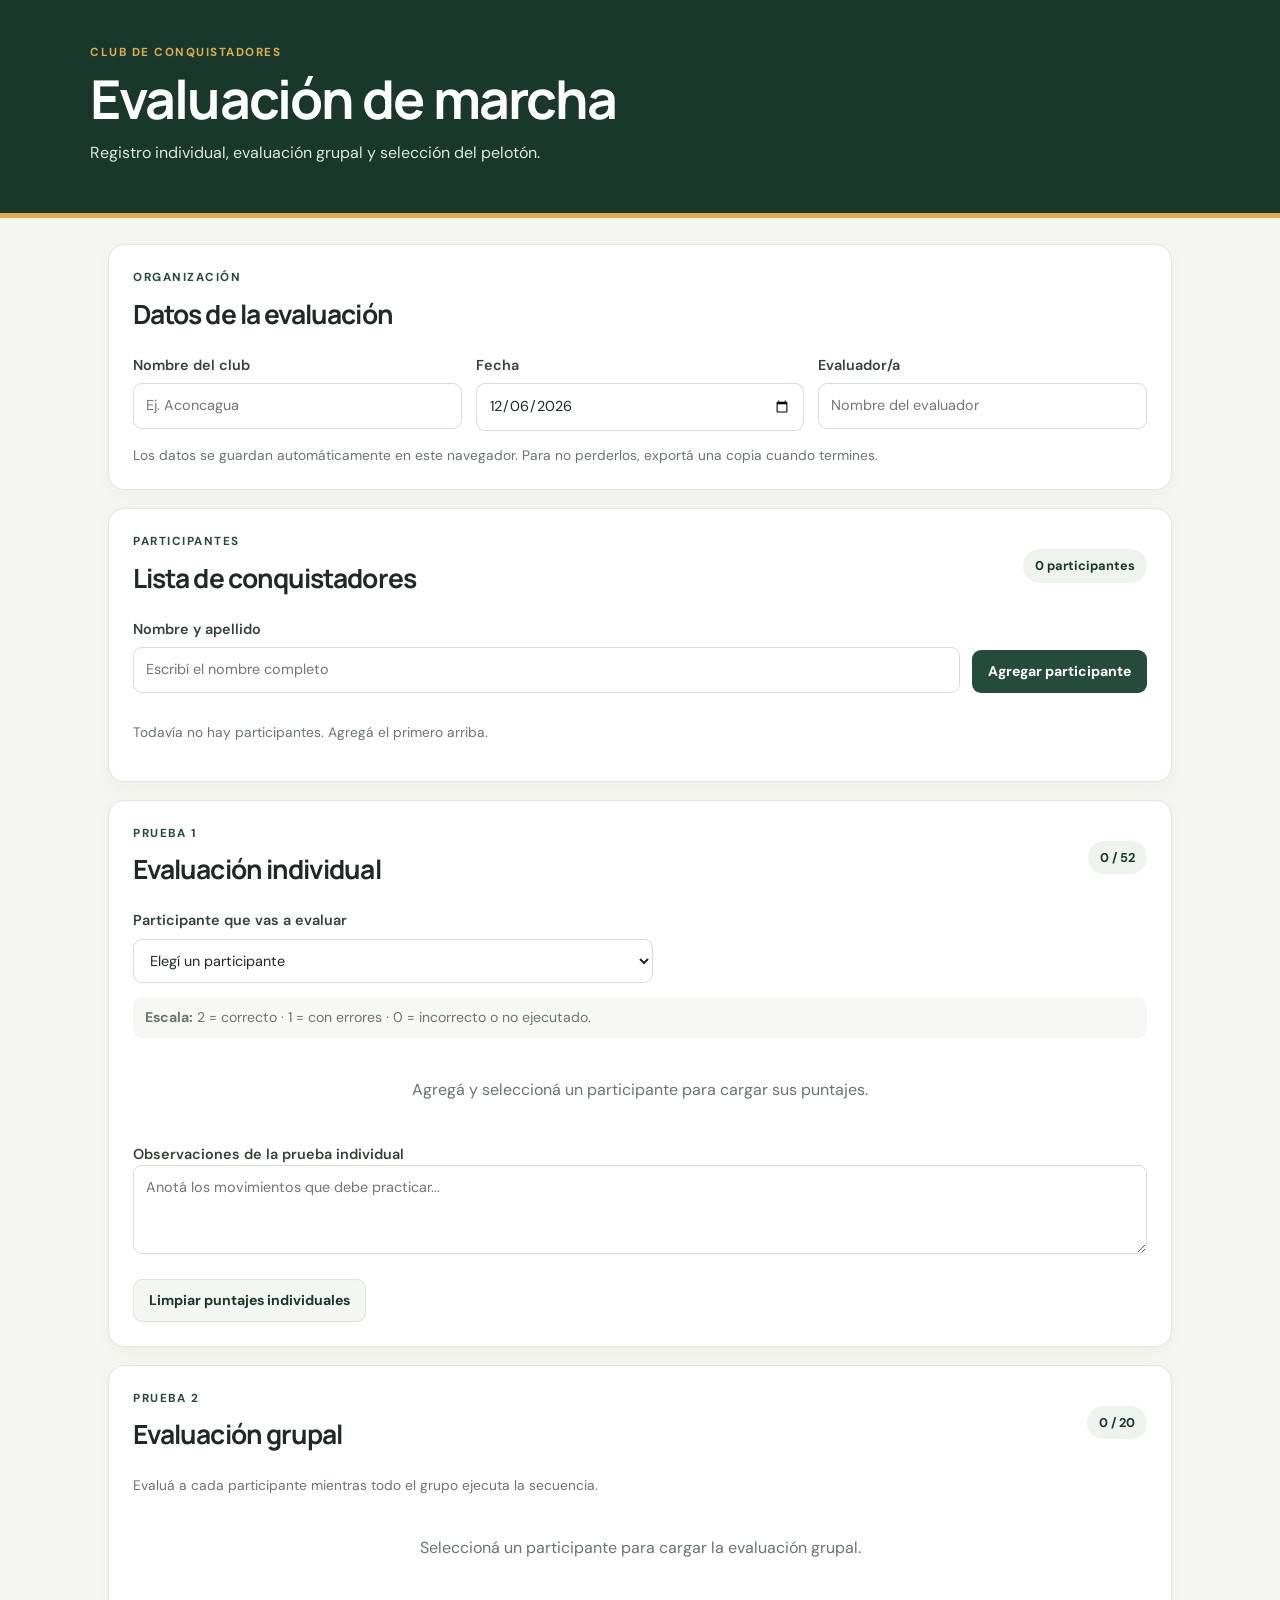
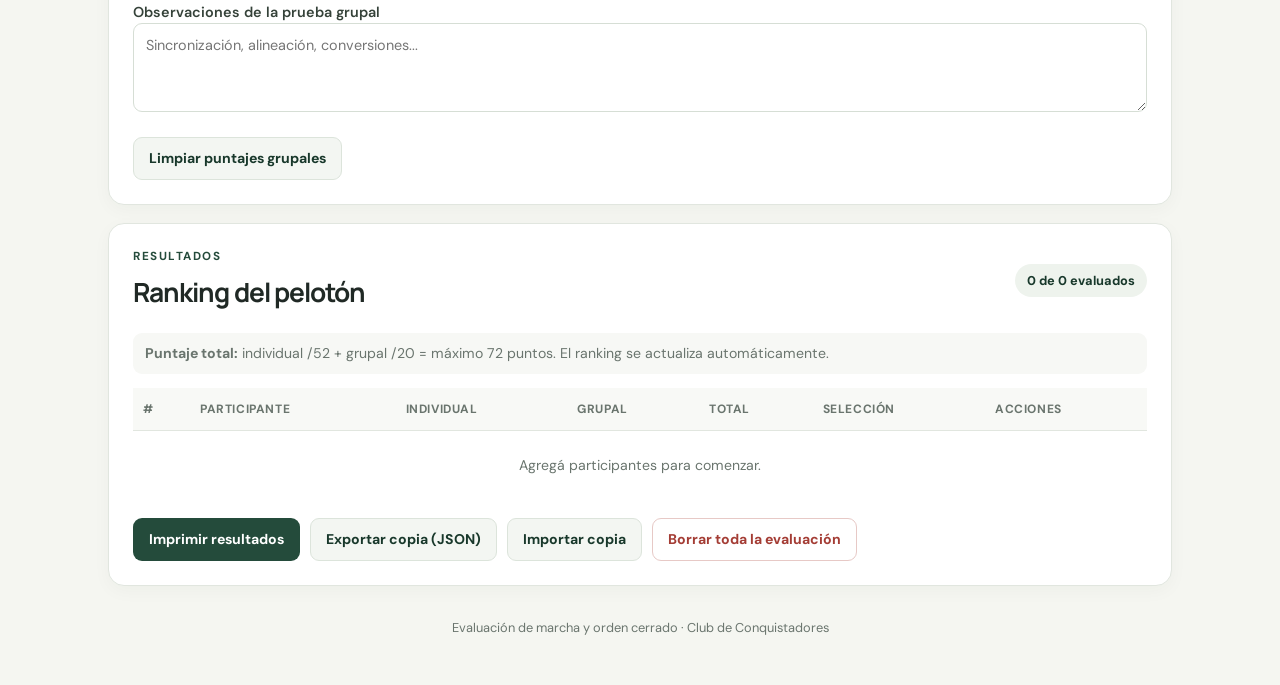
==== index.html @ 5a055746 "Primer commit" ====
<!DOCTYPE html>
<html lang="es">
<head>
  <meta charset="UTF-8">
  <meta name="viewport" content="width=device-width, initial-scale=1.0">
  <title>Evaluación de Marcha | Conquistadores</title>
  <link rel="stylesheet" href="styles.css">
</head>
<body>
  <header class="hero">
    <div class="hero-inner">
      <p class="eyebrow">CLUB DE CONQUISTADORES</p>
      <h1>Evaluación de marcha</h1>
      <p class="hero-text">Registro individual, evaluación grupal y selección del pelotón.</p>
    </div>
  </header>

  <main class="container">
    <section class="panel">
      <div class="section-heading">
        <div>
          <p class="eyebrow">ORGANIZACIÓN</p>
          <h2>Datos de la evaluación</h2>
        </div>
      </div>
      <div class="form-grid">
        <label>Nombre del club<input id="clubName" placeholder="Ej. Aconcagua"></label>
        <label>Fecha<input id="eventDate" type="date"></label>
        <label>Evaluador/a<input id="evaluator" placeholder="Nombre del evaluador"></label>
      </div>
      <p class="small-note">Los datos se guardan automáticamente en este navegador. Para no perderlos, exportá una copia cuando termines.</p>
    </section>

    <section class="panel">
      <div class="section-heading">
        <div>
          <p class="eyebrow">PARTICIPANTES</p>
          <h2>Lista de conquistadores</h2>
        </div>
        <span class="counter" id="participantCount">0 participantes</span>
      </div>
      <form id="addForm" class="add-form">
        <label class="grow">Nombre y apellido<input id="participantName" required placeholder="Escribí el nombre completo"></label>
        <button class="btn primary" type="submit">Agregar participante</button>
      </form>
      <div id="participantList" class="participant-list"></div>
    </section>

    <section class="panel" id="evaluationPanel">
      <div class="section-heading">
        <div>
          <p class="eyebrow">PRUEBA 1</p>
          <h2>Evaluación individual</h2>
        </div>
        <span class="score-pill" id="individualTotal">0 / 52</span>
      </div>
      <label class="select-label">Participante que vas a evaluar
        <select id="participantSelect"><option value="">Primero agregá un participante</option></select>
      </label>
      <p class="legend"><b>Escala:</b> 2 = correcto · 1 = con errores · 0 = incorrecto o no ejecutado.</p>
      <div id="individualSections"></div>
      <label class="notes-label">Observaciones de la prueba individual<textarea id="individualNotes" rows="3" placeholder="Anotá los movimientos que debe practicar..."></textarea></label>
      <div class="action-row">
        <button class="btn secondary" id="clearIndividual" type="button">Limpiar puntajes individuales</button>
      </div>
    </section>

    <section class="panel">
      <div class="section-heading">
        <div>
          <p class="eyebrow">PRUEBA 2</p>
          <h2>Evaluación grupal</h2>
        </div>
        <span class="score-pill" id="groupTotal">0 / 20</span>
      </div>
      <p class="muted">Evaluá a cada participante mientras todo el grupo ejecuta la secuencia.</p>
      <div id="groupCriteria"></div>
      <label class="notes-label">Observaciones de la prueba grupal<textarea id="groupNotes" rows="3" placeholder="Sincronización, alineación, conversiones..."></textarea></label>
      <div class="action-row">
        <button class="btn secondary" id="clearGroup" type="button">Limpiar puntajes grupales</button>
      </div>
    </section>

    <section class="panel">
      <div class="section-heading">
        <div>
          <p class="eyebrow">RESULTADOS</p>
          <h2>Ranking del pelotón</h2>
        </div>
        <span class="counter" id="rankSummary">0 evaluados</span>
      </div>
      <p class="legend"><b>Puntaje total:</b> individual /52 + grupal /20 = máximo 72 puntos. El ranking se actualiza automáticamente.</p>
      <div class="table-wrap">
        <table>
          <thead><tr><th>#</th><th>Participante</th><th>Individual</th><th>Grupal</th><th>Total</th><th>Selección</th><th>Acciones</th></tr></thead>
          <tbody id="rankingBody"><tr><td colspan="7" class="empty">Agregá participantes para comenzar.</td></tr></tbody>
        </table>
      </div>
      <div class="action-row wrap">
        <button class="btn primary" id="printBtn" type="button">Imprimir resultados</button>
        <button class="btn secondary" id="exportBtn" type="button">Exportar copia (JSON)</button>
        <label class="btn secondary file-label">Importar copia<input id="importFile" type="file" accept=".json,application/json" hidden></label>
        <button class="btn danger-outline" id="resetAll" type="button">Borrar toda la evaluación</button>
      </div>
    </section>

    <footer>Evaluación de marcha y orden cerrado · Club de Conquistadores</footer>
  </main>
  <script src="script.js"></script>
</body>
</html>
---- styles.css ----
@import url('https://fonts.googleapis.com/css2?family=DM+Sans:wght@400;500;600;700&family=Manrope:wght@400;500;600;700;800&display=swap');

:root {
  --ink: #202925;
  --muted: #6a756e;
  --green: #244b3b;
  --green-dark: #18382b;
  --gold: #e0ad49;
  --paper: #f5f6f1;
  --line: #e1e6df;
  --white: #ffffff;
  --soft: #eef3ed;
  --red: #a43d35;
}
* { box-sizing: border-box; }
body { margin: 0; background: var(--paper); color: var(--ink); font-family: 'DM Sans', Arial, sans-serif; line-height: 1.5; }
.hero { background: var(--green-dark); color: white; padding: 44px 22px 48px; border-bottom: 5px solid var(--gold); }
.hero-inner, .container { max-width: 1100px; margin: 0 auto; }
.eyebrow { margin: 0 0 8px; color: var(--gold); font-size: .73rem; font-weight: 700; letter-spacing: .13em; }
h1, h2, h3 { font-family: 'Manrope', sans-serif; margin: 0; letter-spacing: -.035em; }
h1 { font-size: clamp(2rem, 5vw, 3.35rem); line-height: 1.08; }
.hero-text { color: #dce7df; margin: 14px 0 0; max-width: 620px; }
.container { padding: 26px 18px 48px; }
.panel { background: var(--white); border: 1px solid var(--line); border-radius: 16px; padding: 24px; margin-bottom: 18px; box-shadow: 0 5px 18px rgba(25, 52, 39, .035); }
.section-heading { display: flex; align-items: center; justify-content: space-between; gap: 16px; margin-bottom: 20px; }
.section-heading h2 { font-size: clamp(1.25rem, 3vw, 1.65rem); }
.section-heading .eyebrow { color: var(--green); }
.form-grid { display: grid; grid-template-columns: repeat(3, 1fr); gap: 14px; }
label { display: flex; flex-direction: column; gap: 7px; color: #354239; font-size: .9rem; font-weight: 600; }
input, select, textarea { width: 100%; border: 1px solid #d6ded5; background: #fff; color: var(--ink); border-radius: 9px; padding: 11px 12px; font: inherit; font-weight: 400; outline: none; }
input:focus, select:focus, textarea:focus { border-color: var(--green); box-shadow: 0 0 0 3px rgba(36,75,59,.1); }
.small-note, .muted { color: var(--muted); font-size: .86rem; }
.small-note { margin: 14px 0 0; }
.add-form { display: flex; align-items: end; gap: 12px; }
.grow { flex: 1; }
.btn { display: inline-flex; justify-content: center; align-items: center; gap: 8px; min-height: 42px; padding: 10px 15px; border: 1px solid transparent; border-radius: 9px; cursor: pointer; font: inherit; font-size: .88rem; font-weight: 700; text-decoration: none; transition: .15s ease; white-space: nowrap; }
.btn:hover { transform: translateY(-1px); }
.primary { color: white; background: var(--green); }
.primary:hover { background: var(--green-dark); }
.secondary { background: #f3f6f2; color: var(--green-dark); border-color: #dce4db; }
.danger-outline { background: white; color: var(--red); border-color: #e7c9c6; }
.counter, .score-pill { background: var(--soft); color: var(--green-dark); border-radius: 999px; padding: 7px 12px; font-size: .8rem; font-weight: 700; white-space: nowrap; }
.participant-list { display: flex; flex-wrap: wrap; gap: 8px; margin-top: 16px; }
.person-chip { display: flex; align-items: center; gap: 8px; background: #f6f8f5; border: 1px solid var(--line); padding: 7px 9px 7px 12px; border-radius: 9px; font-size: .84rem; }
.person-chip button { border: 0; background: transparent; color: var(--red); cursor: pointer; font-size: 1.1rem; line-height: 1; }
.select-label { max-width: 520px; margin-bottom: 14px; }
.legend { font-size: .88rem; color: var(--muted); background: #f7f8f5; border-radius: 9px; padding: 10px 12px; }
.eval-section { margin-top: 22px; }
.eval-section h3 { font-size: 1rem; margin-bottom: 10px; }
.eval-list { border: 1px solid var(--line); border-radius: 11px; overflow: hidden; }
.eval-item { display: grid; grid-template-columns: minmax(0, 1fr) 170px; align-items: center; gap: 12px; padding: 12px 14px; border-bottom: 1px solid var(--line); }
.eval-item:last-child { border-bottom: 0; }
.move-name { font-size: .9rem; }
.move-number { color: var(--muted); font-size: .76rem; display: inline-block; min-width: 25px; }
.score-options { display: flex; justify-content: flex-end; gap: 5px; }
.score-option { width: 42px; height: 36px; padding: 0; border: 1px solid #d8e0d6; background: white; color: #455248; border-radius: 8px; cursor: pointer; font-weight: 700; }
.score-option.active { background: var(--green); border-color: var(--green); color: white; }
.score-option:focus-visible, .btn:focus-visible { outline: 3px solid #e0ad49; outline-offset: 2px; }
.group-row { display: grid; grid-template-columns: minmax(0,1fr) 190px; align-items: center; gap: 12px; padding: 14px 0; border-bottom: 1px solid var(--line); }
.group-row:last-child { border-bottom: 0; }
.group-row p { margin: 0; font-weight: 600; }
.group-row small { color: var(--muted); }
.notes-label { display: block; margin-top: 18px; }
.action-row { display: flex; align-items: center; gap: 10px; margin-top: 18px; }
.action-row.wrap { flex-wrap: wrap; }
.table-wrap { overflow-x: auto; }
table { width: 100%; border-collapse: collapse; font-size: .88rem; }
th, td { text-align: left; padding: 12px 10px; border-bottom: 1px solid var(--line); }
th { color: var(--muted); font-size: .75rem; text-transform: uppercase; letter-spacing: .05em; background: #f8f9f6; }
tbody tr:last-child td { border-bottom: 0; }
.total-cell { font-weight: 800; color: var(--green-dark); }
.rank-number { display: inline-flex; align-items: center; justify-content: center; width: 27px; height: 27px; border-radius: 50%; background: var(--soft); font-weight: 700; }
.status-select { min-width: 140px; padding: 7px 8px; font-size: .82rem; }
.table-action { border: 0; background: transparent; color: var(--green); cursor: pointer; font-weight: 700; }
.empty { text-align: center; color: var(--muted); padding: 24px; }
.file-label { cursor: pointer; }
footer { text-align: center; color: var(--muted); padding: 14px 0 0; font-size: .8rem; }
@media (max-width: 700px) {
  .hero { padding: 34px 20px 38px; }
  .container { padding: 16px 10px 32px; }
  .panel { padding: 17px; border-radius: 13px; }
  .form-grid { grid-template-columns: 1fr; }
  .add-form { align-items: stretch; flex-direction: column; }
  .add-form .btn { width: 100%; }
  .section-heading { align-items: flex-start; }
  .eval-item { grid-template-columns: minmax(0, 1fr); gap: 9px; }
  .score-options { justify-content: flex-start; }
  .group-row { grid-template-columns: 1fr; gap: 8px; }
  .group-row .score-options { justify-content: flex-start; }
  .action-row .btn, .file-label { flex: 1 1 100%; }
}
@media print {
  body { background: white; }
  .hero { padding: 20px; color: black; background: white; border-bottom: 2px solid #333; }
  .hero .eyebrow, .hero-text { color: #333; }
  .container { max-width: none; padding: 12px; }
  .panel { box-shadow: none; break-inside: avoid; padding: 14px; margin-bottom: 10px; }
  .btn, .add-form, .participant-list, .select-label, #individualSections, #groupCriteria, .notes-label, .small-note, .muted, footer { display: none !important; }
  #evaluationPanel { display: none; }
  table { font-size: 10pt; }
  th, td { padding: 7px; }
  .action-row { display: none; }
}
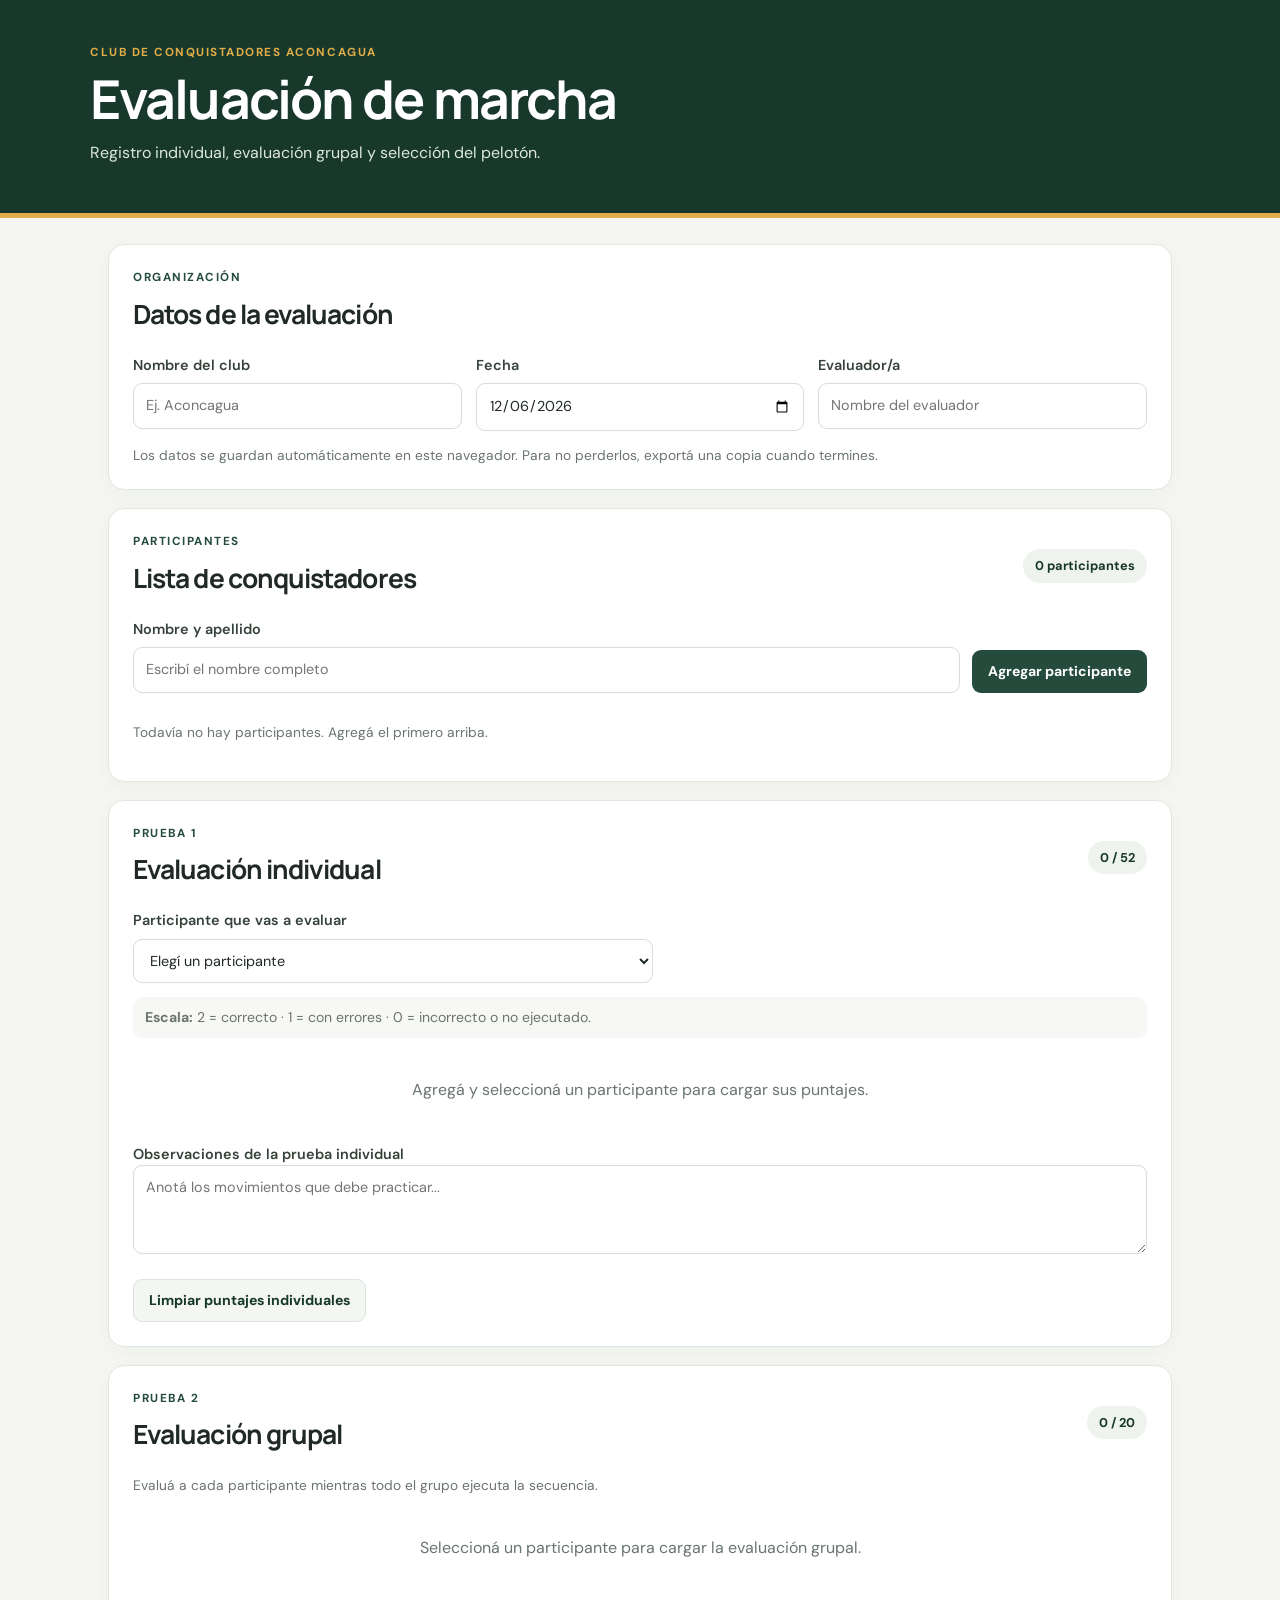
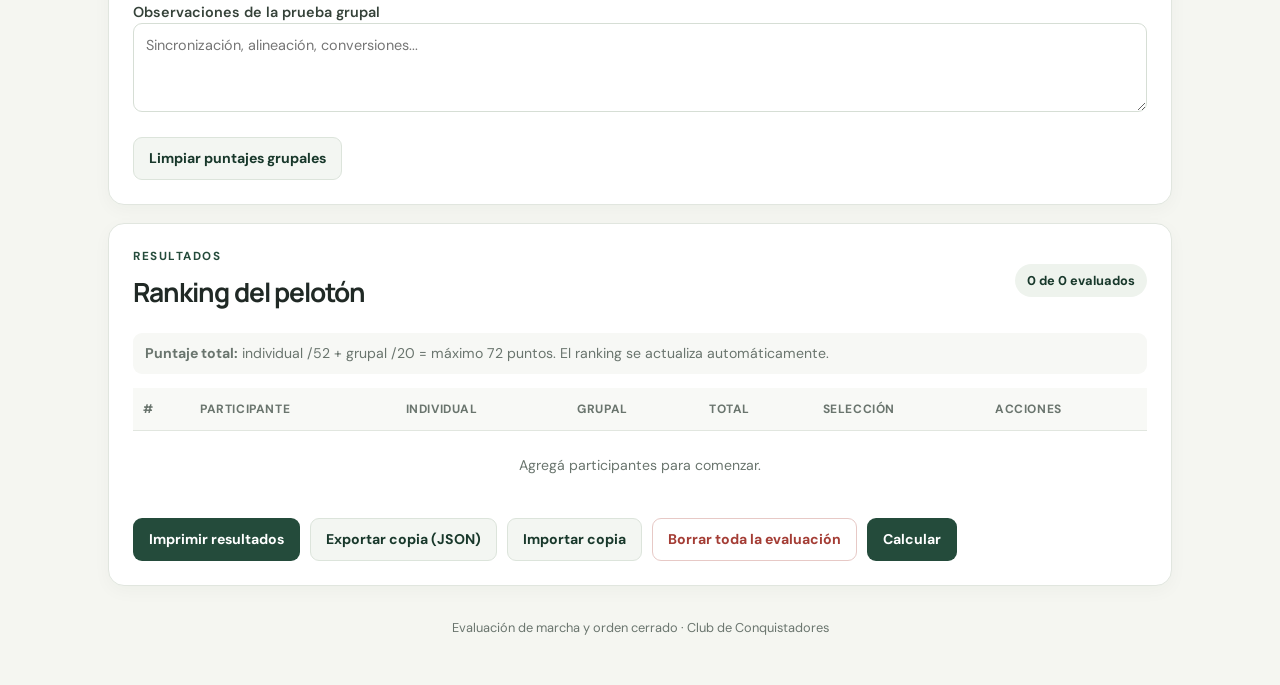
==== commit bfa0431f: "commit calculadora" ====
--- a/index.html
+++ b/index.html
@@ -9,7 +9,7 @@
 <body>
   <header class="hero">
     <div class="hero-inner">
-      <p class="eyebrow">CLUB DE CONQUISTADORES</p>
+      <p class="eyebrow">CLUB DE CONQUISTADORES ACONCAGUA</p>
       <h1>Evaluación de marcha</h1>
       <p class="hero-text">Registro individual, evaluación grupal y selección del pelotón.</p>
     </div>
@@ -101,6 +101,7 @@
         <button class="btn secondary" id="exportBtn" type="button">Exportar copia (JSON)</button>
         <label class="btn secondary file-label">Importar copia<input id="importFile" type="file" accept=".json,application/json" hidden></label>
         <button class="btn danger-outline" id="resetAll" type="button">Borrar toda la evaluación</button>
+        <a href="calcu.html" target="_blank"><button class="btn primary" id="printBtn" type="button">Calcular</button></a>
       </div>
     </section>
 
--- a/styles.css
+++ b/styles.css
@@ -101,3 +101,8 @@
   th, td { padding: 7px; }
   .action-row { display: none; }
 }
+
+a{
+  text-decoration: none;
+  color: white;
+}
